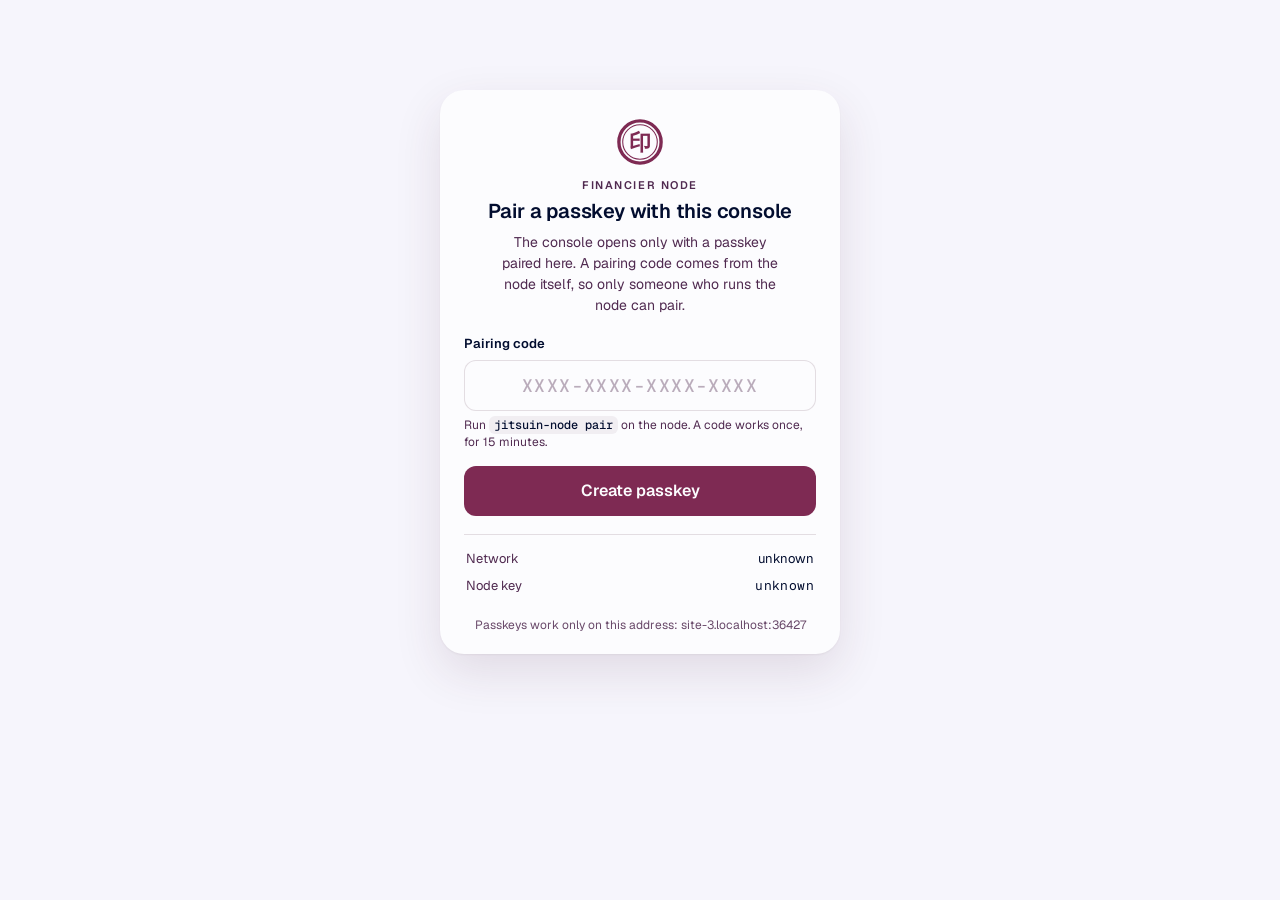
==== console/pair.html @ 1ae2ef47 "console: passkey pairing (HNK-26.T2, BL-D21-15, BL-D21-16) - jitsuin-node pair prints a one-time cod" ====
<!doctype html>
<html lang="en">
<head>
<meta charset="utf-8">
<meta name="viewport" content="width=device-width, initial-scale=1, viewport-fit=cover">
<meta name="referrer" content="no-referrer">
<title>Pair console · JitsuinFi node</title>
<link rel="stylesheet" href="console.css">
<script src="pair.js" defer></script>
</head>
<body>
<main class="auth">
  <section class="auth-sheet" aria-labelledby="title">
    <header class="auth-head">
      <svg class="auth-logo" viewBox="0 0 100 100" aria-hidden="true"><circle class="ring" cx="50" cy="50" r="44"/><circle class="ring-fine" cx="50" cy="50" r="36"/><text class="kanji" x="50" y="67" text-anchor="middle">印</text></svg>
      <p class="auth-eyebrow">Financier node</p>
      <h1 class="auth-title" id="title">Pair a passkey with this console</h1>
      <p class="auth-sub">The console opens only with a passkey paired here. A pairing code comes from the node itself, so only someone who runs the node can pair.</p>
    </header>

    <form class="auth-form" id="pair" novalidate>
      <label class="auth-field">
        <span>Pairing code</span>
        <input id="code" name="code" autocomplete="one-time-code" autocapitalize="characters" spellcheck="false" inputmode="text" maxlength="24" placeholder="XXXX-XXXX-XXXX-XXXX" required aria-describedby="code-help">
        <small id="code-help">Run <code>jitsuin-node pair</code> on the node. A code works once, for 15 minutes.</small>
      </label>
      <button class="auth-button" id="go" type="submit">Create passkey</button>
      <p class="auth-msg" id="msg" role="status" aria-live="polite"></p>
    </form>

    <div class="auth-verdict" id="done" hidden>
      <div class="hanko" aria-hidden="true">認</div>
      <h2 class="auth-title">Passkey paired</h2>
      <p class="auth-sub" id="done-line"></p>
    </div>

    <dl class="auth-facts">
      <dt>Network</dt><dd id="network">…</dd>
      <dt>Node key</dt><dd class="is-mono" id="fingerprint">…</dd>
    </dl>

    <footer class="auth-foot">
      <p class="auth-host">Passkeys work only on this address: <span id="host"></span></p>
    </footer>
  </section>
</main>
</body>
</html>
---- console/console.css ----
/* Node console (HNK-26). The same sign-in sheet as the web app's account screen
   (jitsuinfi-frontend src/auth.css), in the DS-PAL palette (vault 09-Design): a paper sheet,
   the 印 seal, inset rows, one Dark Raspberry action. Served from the node's own origin. */
@font-face { font-family: "Geist Variable"; src: url("fonts/geist.woff2") format("woff2"); font-weight: 100 900; font-display: swap; }
@font-face { font-family: "Geist Mono Variable"; src: url("fonts/geist-mono.woff2") format("woff2"); font-weight: 100 900; font-display: swap; }

:root {
  --paper: #F6F5FC;
  --sheet: #FCFCFE;
  --fiber: #ECD0EC;
  --fold: #BA71A2;
  --head: #020D2F;
  --ink: #461D3A;
  --ink-2: #502A50;
  --seal: #7E2A53;
  --seal-hi: #6B2347;
  --glint: #1D97F1;
  --rule: rgba(70, 29, 58, .14);
  --seal-wash: rgba(126, 42, 83, .08);
  --f-display: "Shippori Mincho B1", "Hiragino Mincho ProN", "Yu Mincho", "Noto Serif JP", Georgia, serif;
  --f-body: "Geist Variable", "Geist", ui-sans-serif, system-ui, -apple-system, "Segoe UI", sans-serif;
  --f-mono: "Geist Mono Variable", "Geist Mono", ui-monospace, "SFMono-Regular", Menlo, monospace;
  --dur-press: 67ms;
  --dur-fade: 200ms;
  --dur-seal: 367ms;
  --ease-land: cubic-bezier(.22, .78, .51, .94);
  --ease-snap: cubic-bezier(.13, 1.06, .31, .94);
  color-scheme: light;
}

* { box-sizing: border-box; }
[hidden] { display: none !important; }
html, body { margin: 0; }
body {
  background: var(--paper);
  color: var(--ink);
  font: 400 15px/1.5 var(--f-body);
  -webkit-font-smoothing: antialiased;
}

.auth {
  min-height: 100dvh;
  display: grid;
  place-items: start center;
  padding: clamp(24px, 10vh, 96px) max(16px, env(safe-area-inset-right, 0px)) calc(48px + env(safe-area-inset-bottom, 0px)) max(16px, env(safe-area-inset-left, 0px));
}

.auth-sheet {
  width: 100%;
  max-width: 400px;
  background: var(--sheet);
  border-radius: 24px;
  box-shadow: 0 1px 2px rgba(70, 29, 58, .06), 0 18px 48px rgba(70, 29, 58, .12);
  padding: 28px 24px 20px;
  display: flex;
  flex-direction: column;
  gap: 18px;
  animation: auth-in 280ms var(--ease-land) both;
}
@keyframes auth-in { from { opacity: 0; transform: translateY(8px) scale(.985); } }

.auth-head { display: flex; flex-direction: column; align-items: center; gap: 8px; text-align: center; }
.auth-logo { width: 48px; height: 48px; margin-bottom: 6px; }
.auth-logo .ring { fill: none; stroke: var(--seal); stroke-width: 7; }
.auth-logo .ring-fine { fill: none; stroke: var(--seal); stroke-width: 2.2; }
.auth-logo .kanji { fill: var(--seal); font: 800 46px var(--f-display); }
.auth-eyebrow { margin: 0; font: 600 11px/1 var(--f-body); letter-spacing: .14em; text-transform: uppercase; color: var(--ink-2); }
.auth-title { margin: 0; font: 600 20px/1.25 var(--f-body); color: var(--head); letter-spacing: -.01em; text-wrap: balance; }
.auth-sub { margin: 0; font-size: 14px; line-height: 1.5; color: var(--ink-2); max-width: 32ch; }

.auth-form { display: flex; flex-direction: column; gap: 14px; }
.auth-field { display: flex; flex-direction: column; gap: 6px; }
.auth-field > span { font-size: 13px; font-weight: 600; color: var(--head); }
.auth-field input {
  font: 500 18px/1.3 var(--f-mono);
  letter-spacing: .08em;
  text-transform: uppercase;
  text-align: center;
  color: var(--head);
  background: var(--sheet);
  border: 1px solid var(--rule);
  border-radius: 12px;
  padding: 13px 14px;
  transition: border-color var(--dur-fade) ease;
}
.auth-field input::placeholder { color: rgba(80, 42, 80, .38); }
.auth-field input:focus { border-color: var(--seal); outline: none; box-shadow: 0 0 0 3px rgba(126, 42, 83, .12); }
.auth-field input[aria-invalid="true"] { border-color: var(--seal); }
.auth-field small { font-size: 12px; line-height: 1.45; color: var(--ink-2); }
.auth-field code { font: 500 12px var(--f-mono); color: var(--head); background: rgba(70, 29, 58, .06); padding: 1px 5px; border-radius: 6px; }

.auth-button {
  appearance: none;
  border: 0;
  min-height: 50px;
  width: 100%;
  border-radius: 12px;
  background: var(--seal);
  color: var(--sheet);
  font: 600 16px/1 var(--f-body);
  cursor: pointer;
  display: inline-flex;
  align-items: center;
  justify-content: center;
  gap: 10px;
  transition: background var(--dur-fade) ease, transform var(--dur-press) linear;
}
.auth-button:hover { background: var(--seal-hi); }
.auth-button:active { transform: scale(.985); }
.auth-button:disabled { cursor: default; opacity: .5; }
.auth-button.is-waiting { opacity: 1; }
.auth-button.is-waiting::after {
  content: "";
  width: 16px;
  height: 16px;
  border-radius: 50%;
  border: 2px solid rgba(252, 252, 254, .35);
  border-top-color: var(--sheet);
  animation: auth-spin 700ms linear infinite;
}
@keyframes auth-spin { to { transform: rotate(360deg); } }
.auth :is(button, a, input):focus-visible { outline: 2px solid var(--glint); outline-offset: 2px; }

.auth-msg { margin: -4px 0 0; font-size: 13px; line-height: 1.5; color: var(--seal); text-align: center; }
.auth-msg:empty { display: none; }

.auth-facts {
  margin: 0;
  display: grid;
  grid-template-columns: auto 1fr;
  gap: 8px 16px;
  padding: 14px 2px 0;
  border-top: 1px solid var(--rule);
  font-size: 13px;
}
.auth-facts dt { color: var(--ink-2); }
.auth-facts dd { margin: 0; text-align: right; color: var(--head); min-width: 0; overflow-wrap: anywhere; }
.auth-facts dd.is-mono { font-family: var(--f-mono); letter-spacing: .03em; }

/* the verdict: the seal is pressed once, like a hanko on paper */
.auth-verdict { display: flex; flex-direction: column; align-items: center; gap: 10px; text-align: center; }
.hanko {
  width: 76px;
  height: 76px;
  border-radius: 50%;
  border: 3px solid var(--seal);
  display: grid;
  place-items: center;
  color: var(--seal);
  font: 800 38px/1 var(--f-display);
  transform: rotate(-8deg);
  animation: hanko-press var(--dur-seal) var(--ease-snap) both;
}
@keyframes hanko-press { from { opacity: 0; transform: rotate(-8deg) scale(1.35); } }

.auth-foot { display: flex; flex-direction: column; align-items: center; gap: 6px; padding-top: 2px; }
.auth-host { margin: 0; font-size: 12px; line-height: 1.5; color: var(--ink-2); text-align: center; opacity: .85; }

@media (max-width: 480px) {
  .auth { justify-items: stretch; padding-top: 16px; }
  .auth-sheet { max-width: none; }
}

@media (prefers-reduced-motion: reduce) {
  .auth-sheet, .hanko { animation: none; }
  .auth-button.is-waiting::after { animation-duration: 2s; }
  .auth * { transition: none !important; }
}
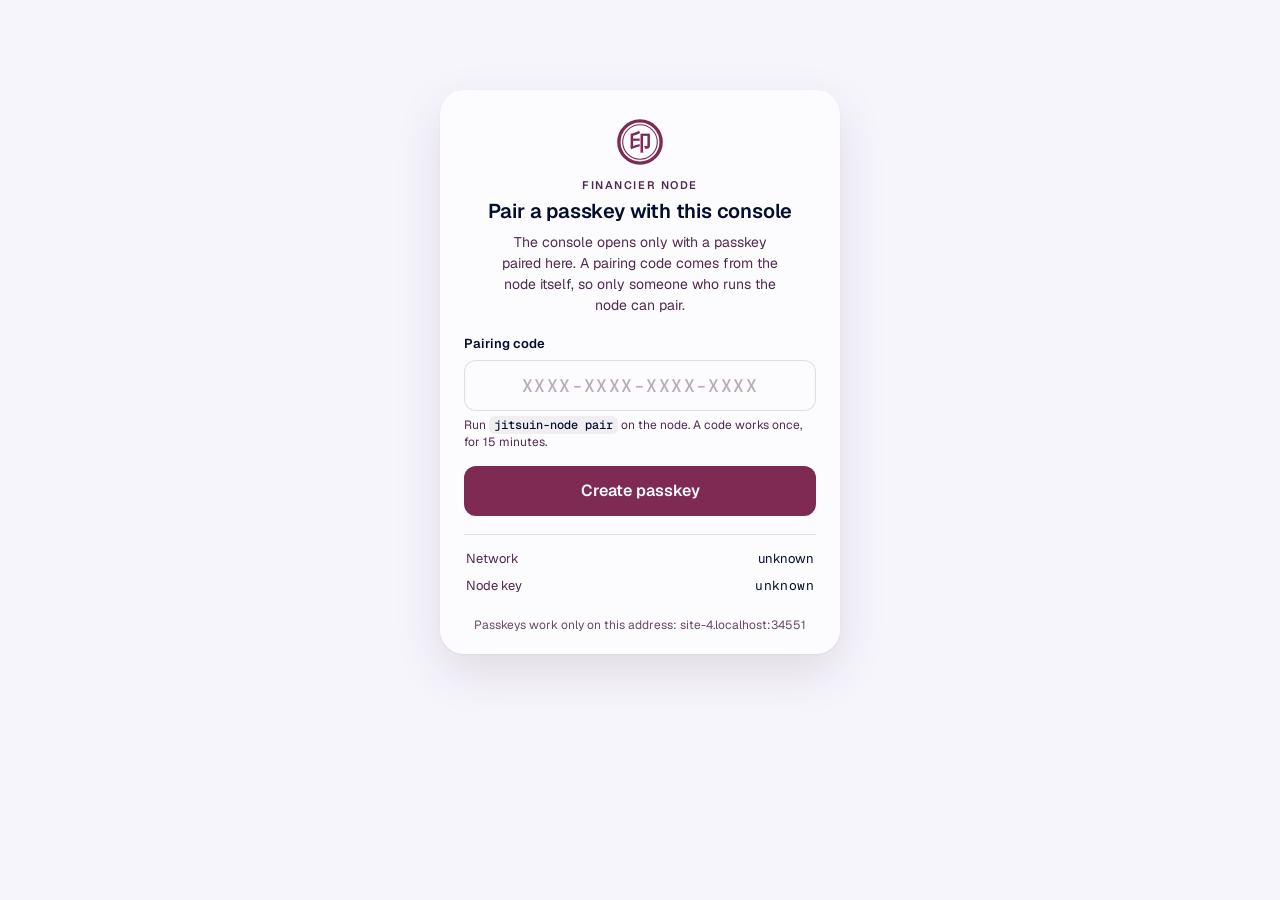
==== commit 9ee845a4: "console: passkey sign-in and sessions (HNK-26.T3, BL-D21-17) - POST /node/console/login/start and /f" ====
--- a/console/pair.html
+++ b/console/pair.html
@@ -6,6 +6,7 @@
 <meta name="referrer" content="no-referrer">
 <title>Pair console · JitsuinFi node</title>
 <link rel="stylesheet" href="console.css">
+<script src="passkey.js" defer></script>
 <script src="pair.js" defer></script>
 </head>
 <body>
@@ -32,6 +33,7 @@
       <div class="hanko" aria-hidden="true">認</div>
       <h2 class="auth-title">Passkey paired</h2>
       <p class="auth-sub" id="done-line"></p>
+      <a class="auth-button" href="./">Sign in to the console</a>
     </div>
 
     <dl class="auth-facts">
--- a/console/console.css
+++ b/console/console.css
@@ -69,6 +69,8 @@
 .auth-sub { margin: 0; font-size: 14px; line-height: 1.5; color: var(--ink-2); max-width: 32ch; }
 
 .auth-form { display: flex; flex-direction: column; gap: 14px; }
+#signin { align-items: stretch; }
+#signin .auth-link { align-self: center; }
 .auth-field { display: flex; flex-direction: column; gap: 6px; }
 .auth-field > span { font-size: 13px; font-weight: 600; color: var(--head); }
 .auth-field input {
@@ -105,6 +107,7 @@
   gap: 10px;
   transition: background var(--dur-fade) ease, transform var(--dur-press) linear;
 }
+a.auth-button { text-decoration: none; }
 .auth-button:hover { background: var(--seal-hi); }
 .auth-button:active { transform: scale(.985); }
 .auth-button:disabled { cursor: default; opacity: .5; }
@@ -154,6 +157,17 @@
 @keyframes hanko-press { from { opacity: 0; transform: rotate(-8deg) scale(1.35); } }
 
 .auth-foot { display: flex; flex-direction: column; align-items: center; gap: 6px; padding-top: 2px; }
+.auth-link {
+  appearance: none;
+  border: 0;
+  background: none;
+  font: 600 14px/1 var(--f-body);
+  color: var(--seal);
+  padding: 10px 12px;
+  cursor: pointer;
+  text-align: center;
+  text-decoration: none;
+}
 .auth-host { margin: 0; font-size: 12px; line-height: 1.5; color: var(--ink-2); text-align: center; opacity: .85; }
 
 @media (max-width: 480px) {
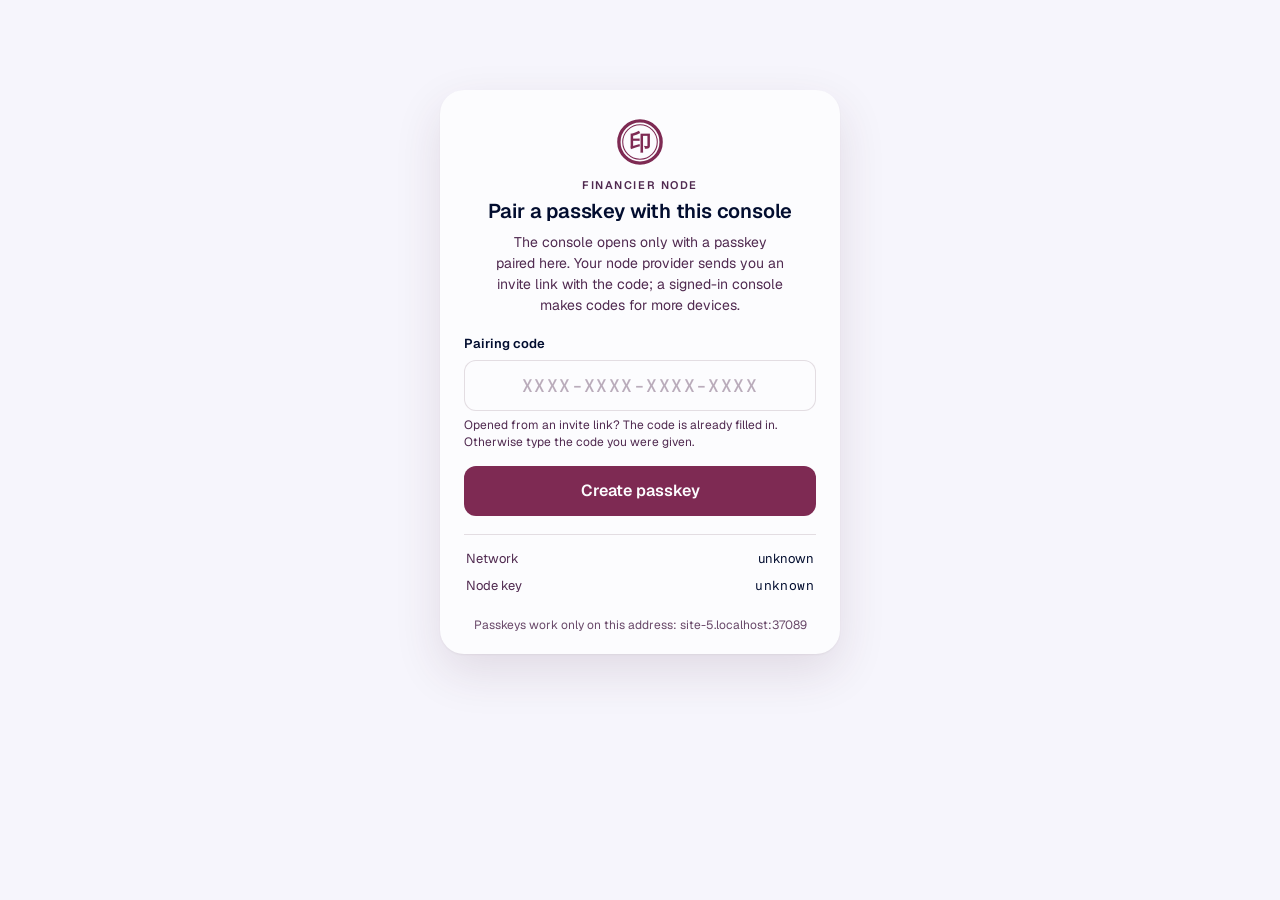
==== commit df0ae882: "console: onboarding without a terminal (HNK-26.T20, D-43) - SETUP_CODE (set by the node provider) pa" ====
--- a/console/pair.html
+++ b/console/pair.html
@@ -16,14 +16,14 @@
       <svg class="auth-logo" viewBox="0 0 100 100" aria-hidden="true"><circle class="ring" cx="50" cy="50" r="44"/><circle class="ring-fine" cx="50" cy="50" r="36"/><text class="kanji" x="50" y="67" text-anchor="middle">印</text></svg>
       <p class="auth-eyebrow">Financier node</p>
       <h1 class="auth-title" id="title">Pair a passkey with this console</h1>
-      <p class="auth-sub">The console opens only with a passkey paired here. A pairing code comes from the node itself, so only someone who runs the node can pair.</p>
+      <p class="auth-sub">The console opens only with a passkey paired here. Your node provider sends you an invite link with the code; a signed-in console makes codes for more devices.</p>
     </header>
 
     <form class="auth-form" id="pair" novalidate>
       <label class="auth-field">
         <span>Pairing code</span>
         <input id="code" name="code" autocomplete="one-time-code" autocapitalize="characters" spellcheck="false" inputmode="text" maxlength="24" placeholder="XXXX-XXXX-XXXX-XXXX" required aria-describedby="code-help">
-        <small id="code-help">Run <code>jitsuin-node pair</code> on the node. A code works once, for 15 minutes.</small>
+        <small id="code-help">Opened from an invite link? The code is already filled in. Otherwise type the code you were given.</small>
       </label>
       <button class="auth-button" id="go" type="submit">Create passkey</button>
       <p class="auth-msg" id="msg" role="status" aria-live="polite"></p>
--- a/console/console.css
+++ b/console/console.css
@@ -156,6 +156,49 @@
 }
 @keyframes hanko-press { from { opacity: 0; transform: rotate(-8deg) scale(1.35); } }
 
+/* mailbox: an inset grouped list, one row per sealed message the node opened */
+.mail { display: flex; flex-direction: column; gap: 10px; }
+.mail-head { display: flex; align-items: center; justify-content: space-between; }
+.mail-title { margin: 0; font: 600 15px/1.2 var(--f-body); color: var(--head); }
+.mail-head .auth-link { padding: 6px 4px; font-size: 13px; }
+.mail-list { list-style: none; margin: 0; padding: 0; display: flex; flex-direction: column; gap: 8px; }
+.mail-row {
+  display: grid;
+  grid-template-columns: 36px 1fr auto;
+  gap: 4px 12px;
+  align-items: center;
+  padding: 12px 14px;
+  border: 1px solid var(--rule);
+  border-radius: 14px;
+  background: var(--sheet);
+}
+.mail-badge {
+  grid-row: span 2;
+  display: grid;
+  place-items: center;
+  width: 36px;
+  height: 36px;
+  border-radius: 50%;
+  border: 2px solid var(--seal);
+  color: var(--seal);
+  font: 800 17px/1 var(--f-display);
+}
+.mail-what { min-width: 0; font-size: 15px; font-weight: 600; color: var(--head); }
+.mail-line { grid-column: 2; min-width: 0; font-size: 12px; color: var(--ink-2); overflow-wrap: anywhere; }
+.mail-line .is-mono { font-family: var(--f-mono); }
+.mail-verdict { font: 800 15px/1 var(--f-display); color: var(--seal); justify-self: end; }
+.mail-verdict.is-bad { color: var(--head); }
+.mail-actions { grid-column: 2 / 4; display: flex; flex-wrap: wrap; gap: 4px 14px; padding-top: 4px; }
+.mail-actions a, .mail-actions button {
+  appearance: none; border: 0; background: none; padding: 4px 0;
+  font: 600 13px/1.2 var(--f-body); color: var(--seal); cursor: pointer; text-decoration: none;
+}
+.invite { display: flex; flex-direction: column; gap: 8px; align-items: flex-start; }
+.invite-link { margin: 0; width: 100%; padding: 12px 14px; border: 1px solid var(--rule); border-radius: 12px; background: var(--paper); font: 500 12.5px/1.5 var(--f-mono); color: var(--head); overflow-wrap: anywhere; user-select: all; }
+.invite .auth-link { padding: 4px 0; font-size: 13px; }
+.mail-note { margin: 0; font-size: 13px; color: var(--ink-2); text-align: center; }
+.mail-note:empty { display: none; }
+
 .auth-foot { display: flex; flex-direction: column; align-items: center; gap: 6px; padding-top: 2px; }
 .auth-link {
   appearance: none;
